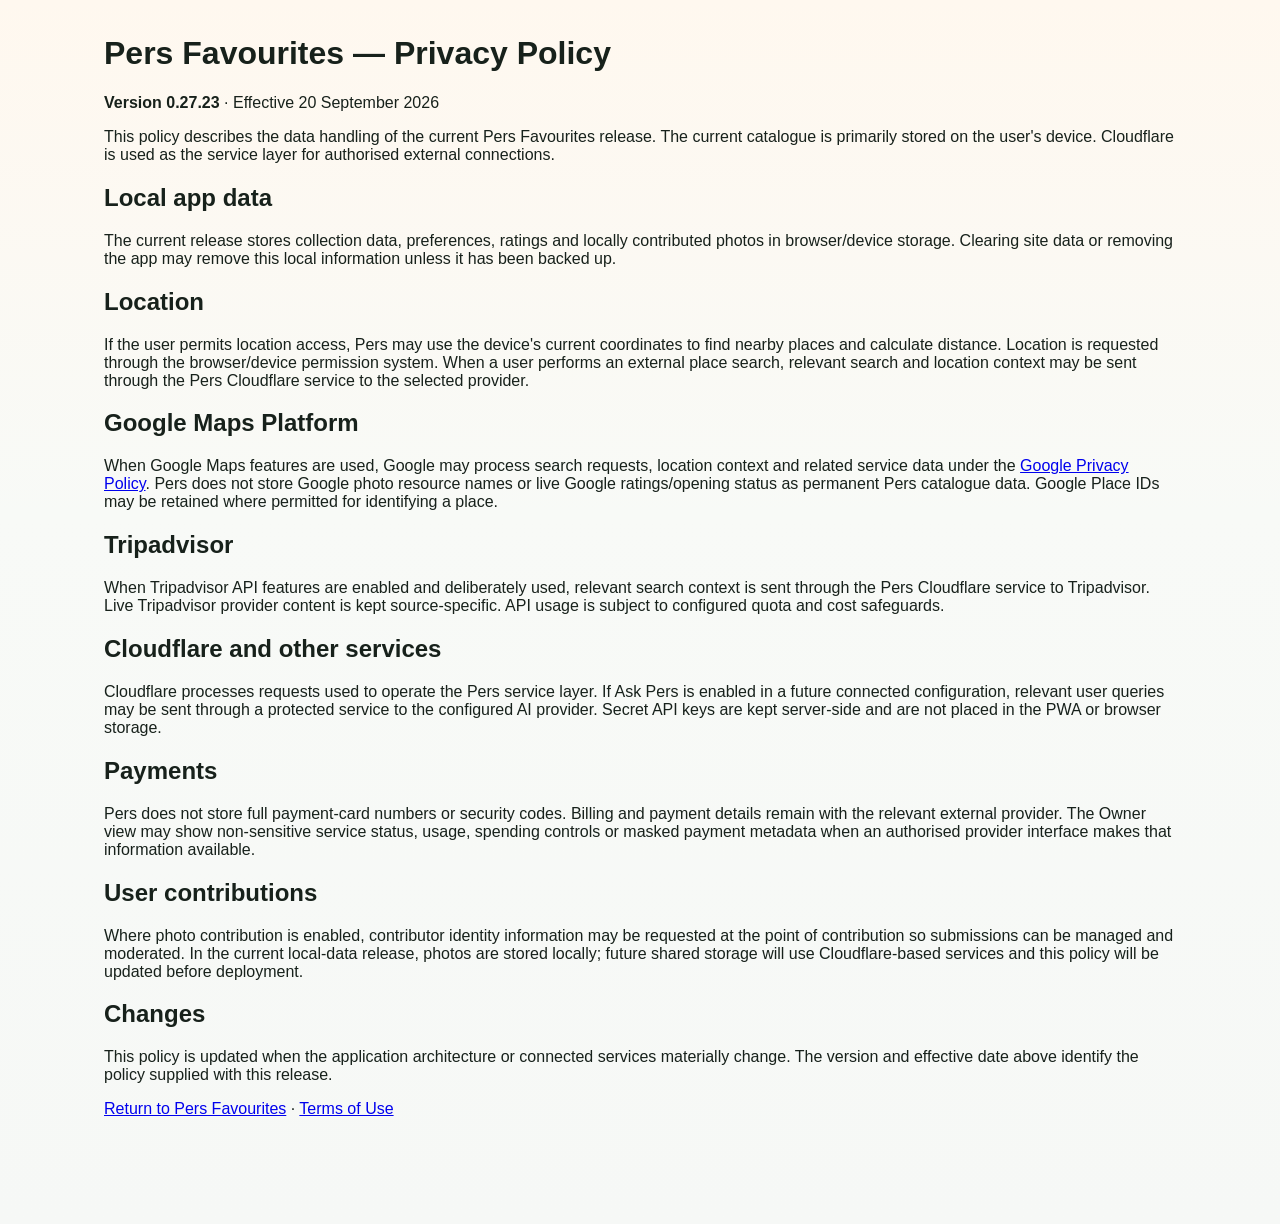
==== privacy.html @ d7f57f0c "v0.27.23: add public privacy.html" ====
<!doctype html>
<html lang="en">
<head>
  <meta charset="utf-8" />
  <meta name="viewport" content="width=device-width,initial-scale=1" />
  <title>Pers Favourites — Privacy Policy</title>
  <link rel="stylesheet" href="./styles.css" />
</head>
<body>
  <main class="legal-page">
    <h1>Pers Favourites — Privacy Policy</h1>
    <p><strong>Version 0.27.23</strong> · Effective 20 September 2026</p>
    <p>This policy describes the data handling of the current Pers Favourites release. The current catalogue is primarily stored on the user's device. Cloudflare is used as the service layer for authorised external connections.</p>

    <h2>Local app data</h2>
    <p>The current release stores collection data, preferences, ratings and locally contributed photos in browser/device storage. Clearing site data or removing the app may remove this local information unless it has been backed up.</p>

    <h2>Location</h2>
    <p>If the user permits location access, Pers may use the device's current coordinates to find nearby places and calculate distance. Location is requested through the browser/device permission system. When a user performs an external place search, relevant search and location context may be sent through the Pers Cloudflare service to the selected provider.</p>

    <h2>Google Maps Platform</h2>
    <p>When Google Maps features are used, Google may process search requests, location context and related service data under the <a href="https://policies.google.com/privacy" target="_blank" rel="noopener">Google Privacy Policy</a>. Pers does not store Google photo resource names or live Google ratings/opening status as permanent Pers catalogue data. Google Place IDs may be retained where permitted for identifying a place.</p>

    <h2>Tripadvisor</h2>
    <p>When Tripadvisor API features are enabled and deliberately used, relevant search context is sent through the Pers Cloudflare service to Tripadvisor. Live Tripadvisor provider content is kept source-specific. API usage is subject to configured quota and cost safeguards.</p>

    <h2>Cloudflare and other services</h2>
    <p>Cloudflare processes requests used to operate the Pers service layer. If Ask Pers is enabled in a future connected configuration, relevant user queries may be sent through a protected service to the configured AI provider. Secret API keys are kept server-side and are not placed in the PWA or browser storage.</p>

    <h2>Payments</h2>
    <p>Pers does not store full payment-card numbers or security codes. Billing and payment details remain with the relevant external provider. The Owner view may show non-sensitive service status, usage, spending controls or masked payment metadata when an authorised provider interface makes that information available.</p>

    <h2>User contributions</h2>
    <p>Where photo contribution is enabled, contributor identity information may be requested at the point of contribution so submissions can be managed and moderated. In the current local-data release, photos are stored locally; future shared storage will use Cloudflare-based services and this policy will be updated before deployment.</p>

    <h2>Changes</h2>
    <p>This policy is updated when the application architecture or connected services materially change. The version and effective date above identify the policy supplied with this release.</p>

    <p><a href="./index.html">Return to Pers Favourites</a> · <a href="./terms.html">Terms of Use</a></p>
  </main>
</body>
</html>
---- styles.css ----
:root{
  --bg:#fff8ef;--card:#ffffff;--ink:#17211b;--muted:#69736d;--line:#ddd8ce;
  --accent:#285c4d;--accent-2:#d96c45;--accent-3:#4b83a8;--gold:#c79326;--plum:#7a5578;
  --accent-soft:#e4f1eb;--coral-soft:#fae9e1;--blue-soft:#e7f0f7;--gold-soft:#fbf2d9;--plum-soft:#f0e8ef;
  --danger:#a63a3a;--shadow:0 10px 28px rgba(53,48,39,.09);
  font-family:-apple-system,BlinkMacSystemFont,"Segoe UI",Roboto,Arial,sans-serif;color:var(--ink);background:var(--bg)
}
*{box-sizing:border-box} body{margin:0;background:linear-gradient(180deg,#fff8ef 0,#f8faf7 42%,#f6f8f6 100%);color:var(--ink);min-height:100vh} button,input,select,textarea{font:inherit} button{cursor:pointer}
.topbar{position:sticky;top:0;z-index:20;display:flex;align-items:center;justify-content:space-between;padding:calc(14px + env(safe-area-inset-top)) 16px 13px;background:linear-gradient(125deg,#285c4d 0%,#33725e 58%,#d96c45 160%);color:#fff;box-shadow:0 4px 18px rgba(27,67,54,.18)}
.topbar h1{margin:1px 0 0;font-size:1.38rem;letter-spacing:.1px}.eyebrow{font-size:.78rem;color:rgba(255,255,255,.78)}.topbar .icon-button{background:rgba(255,255,255,.15);color:#fff;border:1px solid rgba(255,255,255,.24)}
main{max-width:1100px;margin:0 auto;padding:14px 14px calc(90px + env(safe-area-inset-bottom))}.hidden{display:none!important}.screen{width:100%}
.auth-card{max-width:430px;margin:7vh auto;background:var(--card);padding:22px;border:1px solid var(--line);border-radius:19px;box-shadow:var(--shadow);border-top:5px solid var(--accent-2)}
label{display:block;font-size:.88rem;font-weight:650;margin:12px 0 5px}input,select,textarea{width:100%;padding:11px 12px;border:1px solid #cfc9be;border-radius:11px;background:#fff;color:var(--ink)}input:focus,select:focus,textarea:focus{outline:3px solid rgba(75,131,168,.14);border-color:var(--accent-3)}textarea{resize:vertical}
button{border:0;border-radius:11px;padding:10px 13px;background:#eceae6;color:var(--ink)}button.primary{background:var(--accent);color:#fff;font-weight:700;box-shadow:0 3px 9px rgba(40,92,77,.18)}button.secondary{background:#f2f0eb;border:1px solid #ddd7cd}button.compact{padding:8px 11px}.link-button{background:transparent;color:var(--accent);padding:8px 3px}.danger{background:var(--danger);color:#fff}.danger-secondary{color:var(--danger);background:#faeded;border:1px solid #efcaca}.icon-button{width:42px;height:42px;padding:0;border-radius:50%;font-size:1.25rem}
.search-wrap{position:relative}.search-wrap input{font-size:1rem;padding:14px 45px 14px 14px;border-radius:15px;box-shadow:0 3px 14px rgba(53,48,39,.06);border-color:#d9d4ca}.search-wrap .icon-button{position:absolute;right:3px;top:3px;background:transparent}
.core-location-banner{margin-top:10px;padding:11px 12px;border:1px solid #c9ddeb;border-radius:15px;background:linear-gradient(120deg,var(--blue-soft),#fff);box-shadow:0 3px 12px rgba(53,48,39,.045)}.core-location-head{display:flex;justify-content:space-between;align-items:center;gap:10px}.core-location-head .link-button:disabled{opacity:.45;cursor:default}.core-location-fields{display:grid;grid-template-columns:repeat(3,minmax(0,1fr));gap:8px;margin-top:9px}.core-location-fields .geo-choice{width:100%}
.filter-row,.more-filters{display:flex;gap:8px;overflow-x:auto;padding:10px 1px 3px;scrollbar-width:none}.filter-row::-webkit-scrollbar,.more-filters::-webkit-scrollbar{display:none}
.filter-row select,.more-filters select{width:auto;min-width:132px;max-width:190px;padding:9px}.more-filters{flex-wrap:wrap;background:linear-gradient(120deg,#f4f8f6,#fbf5ee);border:1px solid var(--line);border-radius:14px;padding:10px;margin-top:7px}
.toolbar{display:flex;justify-content:space-between;align-items:center;gap:10px;margin:10px 0 0}.view-toggle{display:inline-flex;border:1px solid var(--line);border-radius:11px;overflow:hidden;box-shadow:0 2px 8px rgba(53,48,39,.04)}.view-toggle button{border-radius:0;background:#fff}.view-toggle button.active{background:var(--accent-3);color:#fff}.toolbar select{width:auto;min-width:155px}
.filter-summary{display:flex;align-items:center;justify-content:space-between;gap:10px;min-height:38px}.chips{display:flex;flex-wrap:wrap;gap:6px}.chip{display:inline-flex;gap:6px;align-items:center;font-size:.82rem;background:#fff;border:1px solid var(--line);border-radius:999px;padding:5px 9px;box-shadow:0 1px 5px rgba(53,48,39,.03)}.chip button{background:transparent;padding:0;font-size:1rem}
.results-head{display:flex;justify-content:space-between;align-items:center;padding:9px 1px}.admin-actions{display:flex;gap:6px}.list-panel{display:grid;gap:11px}.place-card{background:#fff;border:1px solid var(--line);border-radius:17px;padding:13px;box-shadow:0 4px 14px rgba(53,48,39,.045);border-left:4px solid #d9e6df}.place-card.has-photo{padding:0;overflow:hidden;border-left:0}.place-card-inner{padding:13px}.place-card-cover{width:100%;height:170px;object-fit:cover;background:linear-gradient(135deg,var(--accent),var(--accent-3))}.place-card-placeholder{height:90px;display:flex;align-items:center;justify-content:center;background:linear-gradient(135deg,#dcebe4,#f8e5d8 55%,#e4edf5);color:#315849;font-weight:800;font-size:1.7rem;letter-spacing:.04em}.place-card-top{display:flex;justify-content:space-between;gap:12px}.place-card h3{margin:0 0 4px;font-size:1.07rem}.meta{font-size:.85rem;color:var(--muted)}.rating{font-weight:700;white-space:nowrap;color:#9b7218}.must-try{margin:9px 0 0;padding:8px 10px;background:var(--gold-soft);border-left:3px solid var(--gold);border-radius:7px;font-size:.9rem}.owner-note{margin:10px 0 0;padding:10px 11px;background:var(--coral-soft);border-radius:10px;font-size:.9rem}.card-actions{display:flex;flex-wrap:wrap;gap:6px;margin-top:10px}.card-actions button,.card-actions a{font-size:.84rem;padding:7px 9px;border-radius:9px;background:#eef1ef;color:var(--ink);text-decoration:none}.card-actions a:nth-of-type(1){background:var(--blue-soft);color:#285f83}.status-pill{display:inline-block;font-size:.75rem;border-radius:999px;padding:3px 7px;background:var(--accent-soft);color:#365844;margin-top:6px}
.place-card-banner{display:grid;grid-template-columns:1fr;height:170px;background:linear-gradient(135deg,var(--accent),var(--accent-3));overflow:hidden}.place-card-banner.banner-2,.place-card-banner.banner-3,.place-card-banner.banner-4{grid-template-columns:repeat(2,1fr);grid-template-rows:repeat(2,1fr)}.place-card-banner.banner-2 img{grid-row:1/3}.place-card-banner.banner-3 img:first-child{grid-row:1/3}.place-card-banner img{width:100%;height:100%;min-height:0;object-fit:cover;display:block}
.google-fallback-frame{position:relative;overflow:hidden}.google-fallback-frame .google-place-photo{width:100%;height:100%;min-height:inherit;object-fit:cover;display:block}.place-card-google{min-height:90px}.place-card-google.loaded{height:170px;margin:-13px -13px 0}.detail-hero.google-fallback-frame.loaded{height:min(42vh,330px)}.google-photo-attribution{position:absolute;left:7px;right:7px;bottom:7px;padding:4px 7px;border-radius:7px;background:rgba(20,25,22,.82);color:#fff;font-size:12px;line-height:1.3}.google-photo-attribution a{color:#fff;text-decoration:underline}.google-maps-attribution{font-family:Roboto,Arial,Sans-Serif;font-style:normal;font-weight:400;font-size:12px;letter-spacing:normal;white-space:nowrap}.google-author-avatar{width:18px;height:18px;border-radius:50%;object-fit:cover;vertical-align:-4px;margin-right:2px}.provider-attribution-note{font-size:.82rem;color:var(--muted);margin:4px 0 8px;padding:5px 8px;border-left:3px solid var(--line)}
.map-panel{position:relative}.map-panel #map{height:min(68vh,680px);border-radius:16px;border:1px solid var(--line);overflow:hidden;box-shadow:var(--shadow)}.map-search{position:absolute;z-index:500;top:12px;left:50%;transform:translateX(-50%);box-shadow:var(--shadow);background:#fff;border:1px solid var(--line)}
.modal{width:min(760px,calc(100vw - 22px));max-height:88vh;border:0;border-radius:19px;padding:18px;box-shadow:0 20px 60px rgba(0,0,0,.24);background:#fffdf9}.modal::backdrop{background:rgba(20,28,24,.45)}.modal-head{display:flex;align-items:center;justify-content:space-between;gap:12px}.modal-head h2{margin:0;color:var(--accent)}.grid2{display:grid;grid-template-columns:1fr 1fr;gap:0 12px}.wide{grid-column:1/-1}.modal-actions{display:flex;gap:8px;align-items:center;margin-top:16px}.spacer{flex:1}.account-summary{background:linear-gradient(115deg,var(--accent-soft),#fff);border-radius:12px;padding:10px 12px;border-left:4px solid var(--accent)}.owner-callout{background:var(--coral-soft);border-left:4px solid var(--accent-2);padding:10px 12px;border-radius:9px;font-size:.9rem}.check{display:flex;gap:9px;align-items:center;font-weight:500}.check input{width:auto}.version{color:var(--muted);font-size:.8rem;text-align:right}.small{font-size:.85rem}.muted{color:var(--muted)}.status{min-height:1.2em;color:var(--muted)}.toast{position:fixed;z-index:1000;left:50%;bottom:calc(24px + env(safe-area-inset-bottom));transform:translateX(-50%);background:#1e2922;color:#fff;padding:10px 14px;border-radius:10px;box-shadow:var(--shadow);max-width:min(88vw,520px)}.import-preview{margin-top:10px;max-height:38vh;overflow:auto}.import-row{padding:8px 4px;border-bottom:1px solid var(--line);font-size:.9rem}.empty{padding:28px 14px;text-align:center;color:var(--muted);background:#fff;border:1px dashed #cbd3cd;border-radius:14px}.personal-panel{background:linear-gradient(125deg,#f4f8f6,#f8fbff);border-radius:12px;padding:10px;margin:12px 0;border:1px solid #dae5df}.stars button{background:transparent;padding:4px;font-size:1.35rem;color:#9aa39d}.stars button.on{color:var(--gold)}.detail-grid{display:grid;grid-template-columns:120px 1fr;gap:7px 12px;font-size:.9rem}.detail-grid .k{color:var(--muted)}hr{border:0;border-top:1px solid var(--line);margin:16px 0}
.detail-hero{margin:0 -18px 14px;position:relative;background:linear-gradient(135deg,#dcebe4,#f8e5d8 58%,#e4edf5);min-height:180px;overflow:hidden}.detail-hero img{width:100%;height:min(42vh,330px);object-fit:cover;display:block}.detail-hero-empty{height:180px;display:flex;align-items:center;justify-content:center;color:#315849;font-weight:800;font-size:2.2rem}.detail-badges{display:flex;flex-wrap:wrap;gap:6px;margin:8px 0}.content-badge,.photo-badge,.count-badge{display:inline-flex;align-items:center;border-radius:999px;padding:4px 8px;font-size:.75rem;font-weight:700;background:var(--accent-soft);color:#2c5c48}.photo-badge.pending{background:var(--gold-soft);color:#7a5a0e}.photo-badge.hidden-status{background:#eee;color:#666}.photo-badge.owner{background:var(--coral-soft);color:#8d452c}.count-badge{background:var(--accent-2);color:#fff;padding:2px 7px;margin-left:4px}
.photo-section{margin-top:15px}.photo-section-head{display:flex;justify-content:space-between;align-items:center;gap:10px}.photo-strip{display:flex;gap:9px;overflow-x:auto;padding:8px 1px 5px;scroll-snap-type:x proximity}.photo-tile{min-width:150px;width:150px;background:#fff;border:1px solid var(--line);border-radius:12px;overflow:hidden;scroll-snap-align:start;box-shadow:0 2px 8px rgba(53,48,39,.05)}.photo-tile img{width:100%;height:112px;object-fit:cover;display:block;background:#eee}.photo-tile-body{padding:7px 8px}.photo-caption{font-size:.8rem;margin:0 0 4px}.photo-credit{font-size:.72rem;color:var(--muted)}.photo-actions{display:flex;gap:4px;flex-wrap:wrap;padding:0 7px 7px}.photo-actions button{font-size:.72rem;padding:5px 7px}.photo-upload-note{font-size:.79rem;color:var(--muted);margin:6px 0}.photo-viewer-modal{width:min(900px,calc(100vw - 18px));background:#111;color:#fff}.photo-viewer-modal .icon-button{color:#fff;background:#333}.photo-viewer-image{display:block;max-width:100%;max-height:72vh;margin:12px auto 0;object-fit:contain}.photo-viewer-caption{margin:9px 2px 0}.moderation-toolbar{margin-bottom:8px}.moderation-list{display:grid;gap:9px}.moderation-row{display:grid;grid-template-columns:108px 1fr;gap:10px;background:#fff;border:1px solid var(--line);border-radius:13px;padding:9px}.moderation-row img{width:108px;height:86px;object-fit:cover;border-radius:9px;background:#eee}.moderation-title{font-weight:750}.moderation-meta{font-size:.78rem;color:var(--muted);margin:3px 0 7px}.moderation-actions{display:flex;gap:5px;flex-wrap:wrap}.moderation-actions button{font-size:.76rem;padding:6px 8px}
@media(max-width:640px){main{padding-left:10px;padding-right:10px}.grid2{grid-template-columns:1fr}.wide{grid-column:auto}.toolbar{align-items:stretch}.toolbar select{min-width:0;max-width:52%}.topbar h1{font-size:1.22rem}.modal{padding:14px}.detail-grid{grid-template-columns:95px 1fr}.detail-hero{margin:0 -14px 13px}.place-card-cover,.place-card-banner{height:150px}.core-location-fields{grid-template-columns:1fr}.moderation-row{grid-template-columns:88px 1fr}.moderation-row img{width:88px;height:78px}.photo-tile{min-width:138px;width:138px}.photo-tile img{height:104px}}
.photo-open-button{display:block;width:100%;padding:0;border:0;border-radius:0;background:transparent;line-height:0}.photo-open-button img{display:block}
.account-login-actions{display:grid;gap:8px;margin-top:10px}.auth-card .primary{width:100%;margin-top:6px}

/* v027e */
.online-find-strip{display:flex;gap:.65rem;align-items:center;flex-wrap:wrap;margin:.2rem 0 1rem;padding:.75rem;border-radius:12px;background:#f6f4ed}
.online-results{display:grid;gap:.7rem;max-height:55vh;overflow:auto}
.online-result{border:1px solid #d9d5ca;border-radius:12px;padding:.8rem;background:#fff}
.online-result-top{display:flex;justify-content:space-between;gap:.8rem;align-items:flex-start}
.online-result .small{line-height:1.35}
.rating-pair{display:flex;gap:.4rem;flex-wrap:wrap;justify-content:flex-end}
.rating-pill{font-size:.82rem;border-radius:999px;padding:.28rem .5rem;background:#f3efe6;white-space:nowrap}
.rating-pill.pers{background:#e6f4ea}
.rating-pill.users{background:#eef3fb}
.rating-panel{display:grid;gap:.7rem;padding:.9rem;border:1px solid #ded8ca;border-radius:12px;margin:1rem 0;background:#fffdf9}
.rating-row{display:flex;align-items:center;justify-content:space-between;gap:.8rem;flex-wrap:wrap}
.rating-row .stars{margin:0}
.import-step{border:1px solid #ded8ca;border-radius:12px;padding:.8rem;margin:.8rem 0;background:#fffdf9}
.drop-zone{border:2px dashed #b8b2a4;border-radius:12px;padding:1rem;text-align:center;margin:.6rem 0;background:#faf8f1}
.drop-zone.dragover{border-style:solid;background:#eef7ef}
.backup-progress{font-size:.86rem;color:#5e625f}

.button-link{display:inline-flex;align-items:center;justify-content:center;border-radius:11px;padding:10px 13px;text-decoration:none;color:var(--ink);background:#f2f0eb;border:1px solid #ddd7cd;font:inherit}.button-link.compact{padding:8px 11px}.find-place-actions{display:flex;gap:8px;flex-wrap:wrap;align-items:center}.find-place-actions input{flex:1 1 220px}.inline-actions{display:flex;gap:9px;align-items:center;flex-wrap:wrap;margin-top:6px}

/* v027h - Ask Pers voice input and External Services connection panel */
.ask-pers-input-row{display:flex;gap:.5rem;align-items:center;margin:.35rem 0 .25rem}.ask-pers-input-row input{flex:1;margin:0}.mic-button{min-width:46px;min-height:42px;font-size:1.1rem;padding:.45rem .65rem}.mic-button.listening{outline:3px solid rgba(168,69,48,.18);transform:scale(1.03)}
.external-service-card{border:1px solid var(--line);border-radius:14px;padding:12px;margin:12px 0;background:#fbfaf7}.external-service-card legend{font-weight:800;padding:0 6px}.connection-grid{display:grid;grid-template-columns:repeat(3,minmax(0,1fr));gap:8px;margin:8px 0 12px}.connection-grid>div{display:grid;gap:3px;padding:9px;border-radius:10px;background:#f2f1ec}.connection-grid strong{overflow-wrap:anywhere}.danger{background:#f8e6e2!important;color:#8a3326!important;border:1px solid #e8c0b8!important}@media(max-width:650px){.connection-grid{grid-template-columns:1fr}.external-service-card .inline-actions{align-items:stretch}.external-service-card .inline-actions button{flex:1 1 46%}}

/* v027i */
.app-update-card{margin:10px 0}.geo-attribution a{color:inherit;text-decoration:underline}

/* 0.27.12 searchable geographic controls */
.filter-row .geo-choice-wrap{flex:0 0 auto;width:172px;min-width:150px;max-width:210px}
.filter-row .geo-choice{width:100%;padding:9px 30px 9px 10px;border-radius:11px;background:#fff}
.geo-choice{background-image:linear-gradient(45deg,transparent 50%,#69736d 50%),linear-gradient(135deg,#69736d 50%,transparent 50%);background-position:calc(100% - 15px) 50%,calc(100% - 10px) 50%;background-size:5px 5px,5px 5px;background-repeat:no-repeat}
.geo-choice:disabled{background-color:#f2f0eb;color:#8a8f8c}
.multi-editor{padding-top:2px}.multi-editor .chips{min-height:8px;margin-top:7px}
@media(max-width:640px){.filter-row .geo-choice-wrap{width:168px;min-width:150px}}

/* 0.27.13 clearer Find Place Online workflow */
#findPlaceResults:not(:empty)::before{content:"Tap Use Details to load the selected venue into the Add Place form. Review the details, then tap Save Place.";display:block;padding:.72rem .8rem;border-radius:10px;background:var(--blue-soft);color:#285f83;font-size:.84rem;line-height:1.35}
#findPlaceResults button[data-use-online]{font-size:0}
#findPlaceResults button[data-use-online]::after{content:"Use Details";font-size:.84rem;line-height:1.2}
#savePlaceBtn{font-size:0}
#savePlaceBtn::after{content:"Save Place";font-size:1rem;line-height:1.2}

/* 0.27.15 */
.detail-hero{display:grid;grid-template-columns:1fr;grid-auto-rows:minmax(120px,1fr);max-height:360px}
.detail-hero.banner-2,.detail-hero.banner-3,.detail-hero.banner-4{grid-template-columns:repeat(2,1fr)}
.detail-hero.banner-3 img:first-child{grid-row:span 2}
.detail-hero img{width:100%;height:100%;min-height:150px;object-fit:cover}
@media(max-width:640px){.detail-hero.banner-3,.detail-hero.banner-4{max-height:300px}.detail-hero img{min-height:120px}}

/* 0.27.20 opening-screen simplification and role-separated account areas */
.core-location-head{align-items:flex-start}.location-head-actions{display:flex;gap:6px;align-items:center}.core-location-fields label{margin:0;font-size:.78rem;color:var(--muted)}.core-location-fields label .geo-choice{margin-top:4px;color:var(--ink)}.core-location-fields .location-actions{display:flex;align-items:flex-end}.core-location-fields .location-actions button{width:100%}.catalogue-head{margin-top:8px;padding-bottom:2px}.catalogue-head>div:first-child{display:flex;align-items:baseline;gap:8px}.result-count{font-size:.86rem;color:var(--muted);font-weight:500}.catalogue-head-actions{display:flex;gap:7px;align-items:center}.catalogue-filters{margin:6px 0 10px;padding:9px 10px;border:1px solid var(--line);border-radius:14px;background:linear-gradient(120deg,#f7faf8,#fffaf3)}.catalogue-filters .filter-row{padding-top:0}.catalogue-filters .filter-summary{margin-top:5px}.account-role-tabs{display:grid;grid-template-columns:repeat(3,minmax(0,1fr));gap:7px;margin:14px 0 12px;padding-bottom:2px}.account-role-tabs button{font-size:.84rem;padding:9px 7px;border:1px solid var(--line);background:#f4f2ed}.account-role-tabs button.active{background:var(--accent);color:#fff;border-color:var(--accent)}.tab-lock{font-size:.72rem;opacity:.65}.account-pane{min-height:180px}.owner-tool-grid{display:grid;grid-template-columns:repeat(2,minmax(0,1fr));gap:8px;margin:8px 0}.local-test-box{padding:8px 10px;border-radius:12px;background:#fff4dc;border:1px solid #ead79c}
@media(max-width:640px){.core-location-fields{grid-template-columns:1fr}.core-location-fields .location-actions{display:block}.catalogue-head{align-items:center}.catalogue-head-actions{flex-wrap:wrap;justify-content:flex-end}.account-role-tabs{grid-template-columns:1fr}.account-role-tabs button{text-align:left}.owner-tool-grid{grid-template-columns:1fr}.catalogue-filters{padding:8px}.filter-row select,.more-filters select{min-width:142px}.toolbar{margin-top:6px}}

/* External services / managed lists retained and updated for v0.27.23 */
.external-search-box{margin-top:12px;padding:10px 12px;border:1px solid var(--border,#d8ddd9);border-radius:12px}
.external-search-box label{display:inline-flex;margin-right:14px;align-items:center;gap:6px}
.external-results-panel{margin-top:18px}
.source-pill{display:inline-block;margin-top:6px;padding:3px 8px;border-radius:999px;background:#eef3f0;font-size:.78rem}
.master-list-items{margin-top:12px}
.master-list-row{display:flex;justify-content:space-between;gap:10px;align-items:center;padding:8px 0;border-bottom:1px solid var(--border,#e1e5e2)}
.master-list-row>div{display:flex;gap:5px;flex-wrap:wrap}
.master-list-row button{padding:5px 8px}

.tripadvisor-rating-icon{height:16px;max-width:92px;vertical-align:-3px;object-fit:contain}
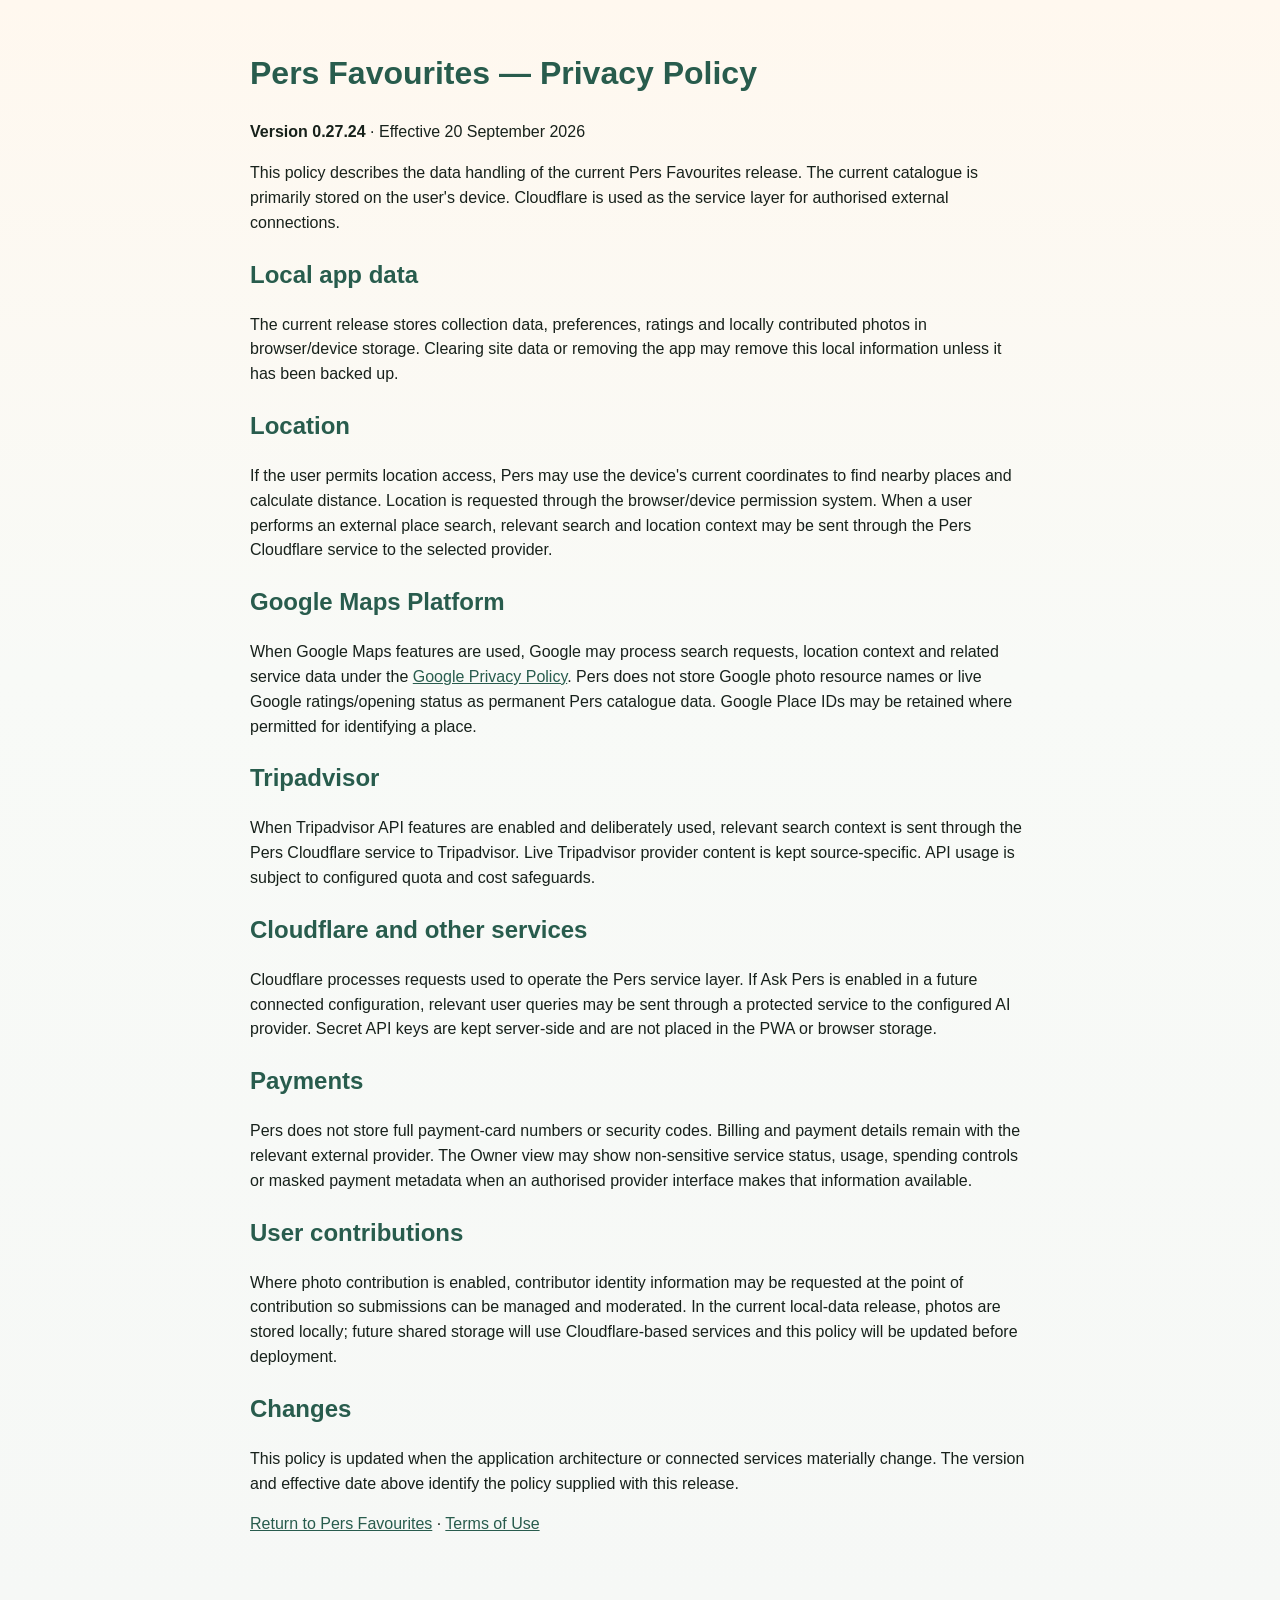
==== commit 7999c867: "Release v0.27.24: fix photos and nearest sort, show active selections" ====
--- a/privacy.html
+++ b/privacy.html
@@ -9,7 +9,7 @@
 <body>
   <main class="legal-page">
     <h1>Pers Favourites — Privacy Policy</h1>
-    <p><strong>Version 0.27.23</strong> · Effective 20 September 2026</p>
+    <p><strong>Version 0.27.24</strong> · Effective 20 September 2026</p>
     <p>This policy describes the data handling of the current Pers Favourites release. The current catalogue is primarily stored on the user's device. Cloudflare is used as the service layer for authorised external connections.</p>
 
     <h2>Local app data</h2>
--- a/styles.css
+++ b/styles.css
@@ -35,10 +35,19 @@
 .online-result{border:1px solid #d9d5ca;border-radius:12px;padding:.8rem;background:#fff}
 .online-result-top{display:flex;justify-content:space-between;gap:.8rem;align-items:flex-start}
 .online-result .small{line-height:1.35}
-.rating-pair{display:flex;gap:.4rem;flex-wrap:wrap;justify-content:flex-end}
+.rating-pair{display:flex;gap:.4rem;flex-wrap:wrap;justify-content:flex-end;align-items:flex-start;align-content:flex-start;align-self:flex-start}
 .rating-pill{font-size:.82rem;border-radius:999px;padding:.28rem .5rem;background:#f3efe6;white-space:nowrap}
 .rating-pill.pers{background:#e6f4ea}
 .rating-pill.users{background:#eef3fb}
+.place-card{padding:0;overflow:hidden;border-left:0}
+.place-card-top>div:first-child{min-width:0;flex:1}
+.place-card-top .rating-pair{flex-direction:column;align-items:flex-end;max-width:55%}
+.rating-pill{flex:0 0 auto;line-height:1.3;height:auto;max-width:100%;white-space:normal;overflow-wrap:anywhere}
+.catalogue-summary{margin:8px 0 12px;padding:10px 12px;background:var(--accent-soft);border-radius:12px;font-size:.85rem}
+.catalogue-summary button{font-size:inherit}
+.selection-controls{display:flex;flex-wrap:wrap;gap:6px;margin-top:5px}
+.selection-note{color:var(--muted);margin:5px 0 0}
+.photo-unavailable{min-height:90px;display:flex;flex-direction:column;align-items:center;justify-content:center;gap:6px;background:var(--accent-soft);font-size:.85rem;padding:12px}
 .rating-panel{display:grid;gap:.7rem;padding:.9rem;border:1px solid #ded8ca;border-radius:12px;margin:1rem 0;background:#fffdf9}
 .rating-row{display:flex;align-items:center;justify-content:space-between;gap:.8rem;flex-wrap:wrap}
 .rating-row .stars{margin:0}
@@ -82,7 +91,7 @@
 .core-location-head{align-items:flex-start}.location-head-actions{display:flex;gap:6px;align-items:center}.core-location-fields label{margin:0;font-size:.78rem;color:var(--muted)}.core-location-fields label .geo-choice{margin-top:4px;color:var(--ink)}.core-location-fields .location-actions{display:flex;align-items:flex-end}.core-location-fields .location-actions button{width:100%}.catalogue-head{margin-top:8px;padding-bottom:2px}.catalogue-head>div:first-child{display:flex;align-items:baseline;gap:8px}.result-count{font-size:.86rem;color:var(--muted);font-weight:500}.catalogue-head-actions{display:flex;gap:7px;align-items:center}.catalogue-filters{margin:6px 0 10px;padding:9px 10px;border:1px solid var(--line);border-radius:14px;background:linear-gradient(120deg,#f7faf8,#fffaf3)}.catalogue-filters .filter-row{padding-top:0}.catalogue-filters .filter-summary{margin-top:5px}.account-role-tabs{display:grid;grid-template-columns:repeat(3,minmax(0,1fr));gap:7px;margin:14px 0 12px;padding-bottom:2px}.account-role-tabs button{font-size:.84rem;padding:9px 7px;border:1px solid var(--line);background:#f4f2ed}.account-role-tabs button.active{background:var(--accent);color:#fff;border-color:var(--accent)}.tab-lock{font-size:.72rem;opacity:.65}.account-pane{min-height:180px}.owner-tool-grid{display:grid;grid-template-columns:repeat(2,minmax(0,1fr));gap:8px;margin:8px 0}.local-test-box{padding:8px 10px;border-radius:12px;background:#fff4dc;border:1px solid #ead79c}
 @media(max-width:640px){.core-location-fields{grid-template-columns:1fr}.core-location-fields .location-actions{display:block}.catalogue-head{align-items:center}.catalogue-head-actions{flex-wrap:wrap;justify-content:flex-end}.account-role-tabs{grid-template-columns:1fr}.account-role-tabs button{text-align:left}.owner-tool-grid{grid-template-columns:1fr}.catalogue-filters{padding:8px}.filter-row select,.more-filters select{min-width:142px}.toolbar{margin-top:6px}}
 
-/* External services / managed lists retained and updated for v0.27.23 */
+/* External services / managed lists retained and updated for v0.27.24 */
 .external-search-box{margin-top:12px;padding:10px 12px;border:1px solid var(--border,#d8ddd9);border-radius:12px}
 .external-search-box label{display:inline-flex;margin-right:14px;align-items:center;gap:6px}
 .external-results-panel{margin-top:18px}
@@ -93,3 +102,5 @@
 .master-list-row button{padding:5px 8px}
 
 .tripadvisor-rating-icon{height:16px;max-width:92px;vertical-align:-3px;object-fit:contain}
+
+.app-legal-footer{padding:18px 8px 8px;text-align:center;font-size:.82rem;color:var(--muted)}.app-legal-footer a{color:inherit}.legal-page{width:min(780px,calc(100% - 32px));margin:0 auto;padding:28px 0 48px;line-height:1.55}.legal-page h1,.legal-page h2{color:var(--accent)}.legal-page a{color:var(--accent)}
